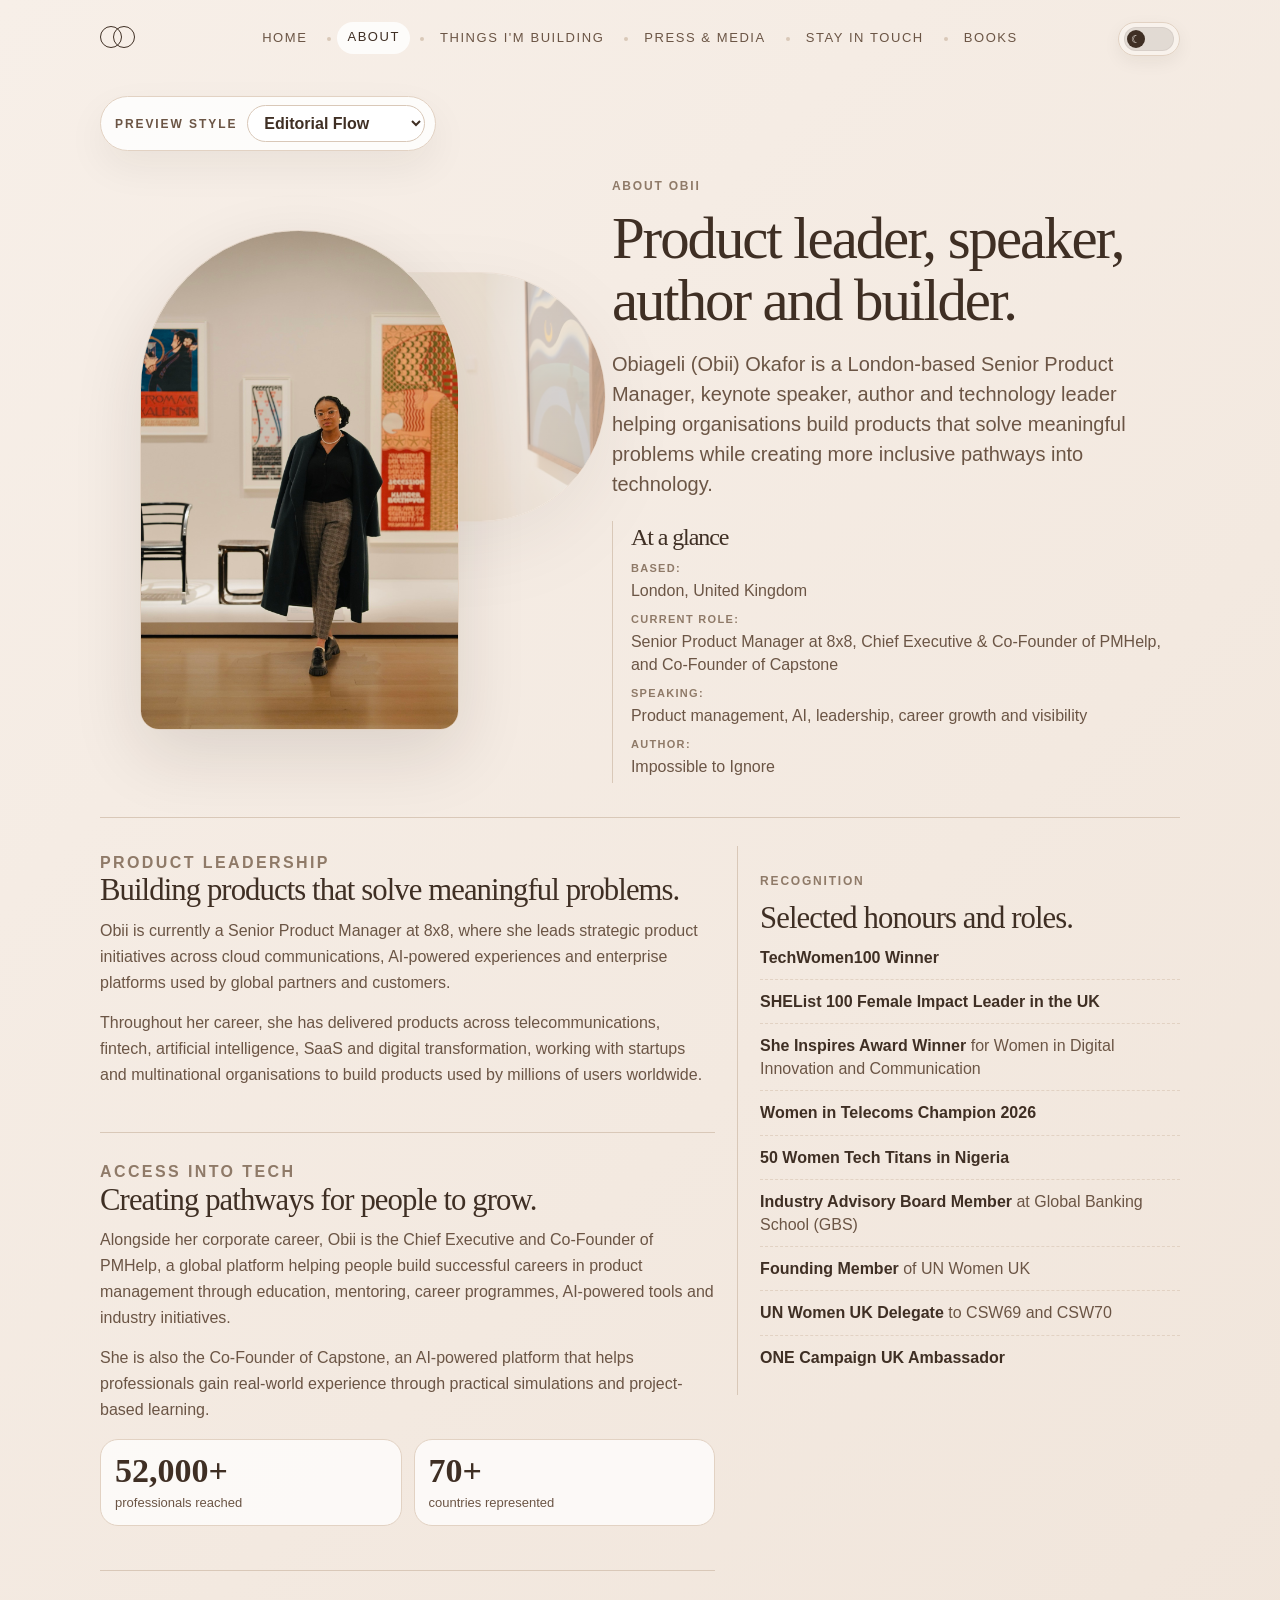
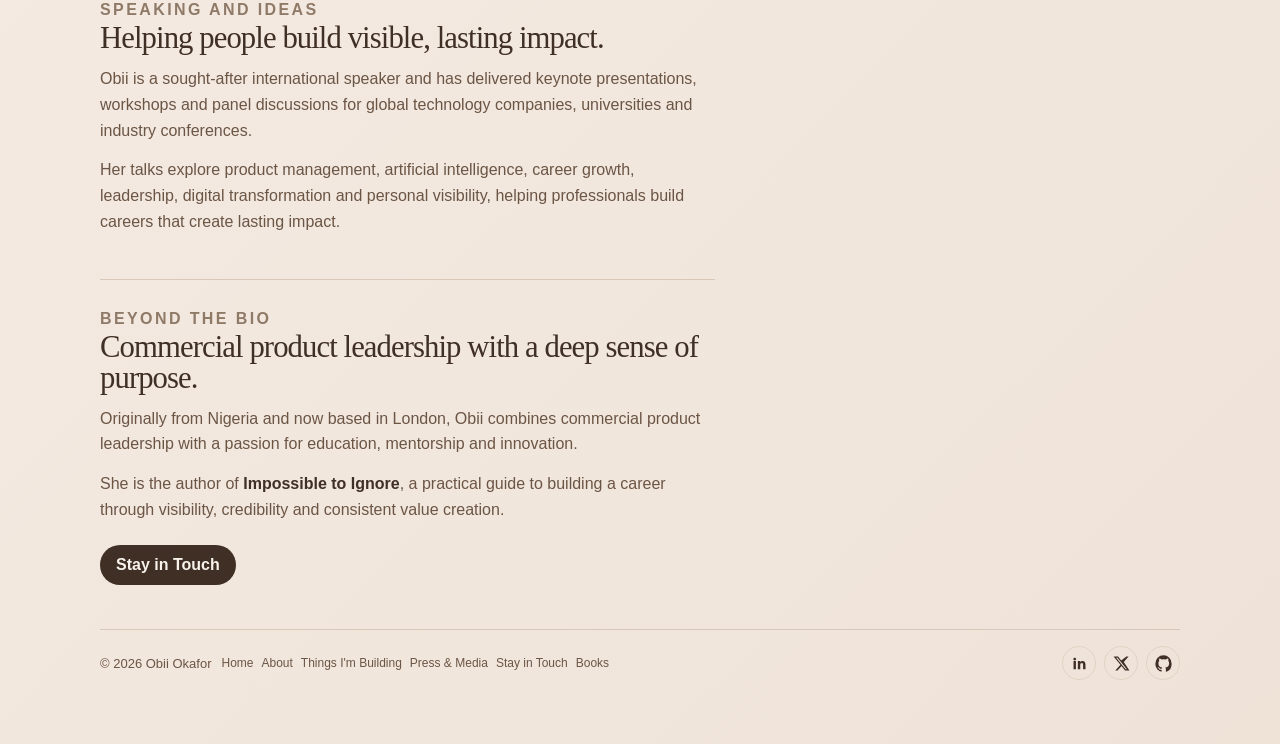
==== about.html @ 337cfdae "Update personal site pages and book waitlist" ====
<!doctype html>
<html lang="en">
  <head>
    <meta charset="UTF-8" />
    <meta name="viewport" content="width=device-width, initial-scale=1.0" />
    <title>About | Obii Okafor</title>
    <link rel="stylesheet" href="./site-ui.css" />
    <style>
      * { box-sizing: border-box; }
      body {
        margin: 0;
        font-family: "Avenir Next", "Segoe UI", sans-serif;
        color: var(--text);
        background: var(--page-bg-alt);
      }
      img { max-width: 100%; display: block; }
      .about-main {
        max-width: 1120px;
        margin: 0 auto;
        padding: 26px 20px 56px;
      }
      .preview-control {
        width: fit-content;
        display: flex;
        align-items: center;
        gap: 10px;
        margin: 0 0 26px;
        border: 1px solid var(--border);
        border-radius: 999px;
        background: var(--surface);
        padding: 8px 10px 8px 14px;
        color: var(--muted);
        box-shadow: 0 16px 40px rgba(38, 26, 18, 0.06);
      }
      .preview-control label {
        font-size: 12px;
        font-weight: 700;
        letter-spacing: 0.16em;
        text-transform: uppercase;
      }
      .preview-control select {
        min-width: 178px;
        border: 1px solid var(--border-strong);
        border-radius: 999px;
        background: var(--surface-strong);
        color: var(--text);
        font: inherit;
        font-weight: 600;
        padding: 8px 12px;
      }
      .eyebrow {
        margin: 0 0 12px;
        color: var(--muted-soft);
        font-size: 12px;
        font-weight: 650;
        letter-spacing: 0.15em;
        text-transform: uppercase;
      }
      h1,
      h2 {
        font-family: Georgia, serif;
        letter-spacing: -0.045em;
      }
      h1 {
        margin: 0;
        font-size: clamp(46px, 6vw, 82px);
        line-height: 0.96;
      }
      h2 {
        margin: 0 0 12px;
        font-size: clamp(28px, 3vw, 40px);
        font-weight: 500;
        line-height: 1;
      }
      p {
        color: var(--muted);
        line-height: 1.62;
      }
      .about-hero {
        position: relative;
        display: grid;
        gap: 28px;
        margin-bottom: 28px;
      }
      .about-hero-copy {
        position: relative;
        z-index: 2;
      }
      .hero-copy {
        margin: 18px 0 0;
        max-width: 760px;
        font-size: clamp(18px, 2vw, 22px);
        line-height: 1.5;
      }
      .about-media {
        position: relative;
        min-height: 420px;
      }
      .photo-card {
        overflow: hidden;
        border: 1px solid var(--border);
        background: var(--surface);
        box-shadow: 0 24px 70px rgba(38, 26, 18, 0.12);
        user-select: none;
        -webkit-user-drag: none;
      }
      .photo-card img {
        width: 100%;
        height: 100%;
        object-fit: cover;
        user-select: none;
        -webkit-user-drag: none;
      }
      .photo-wide {
        height: 360px;
      }
      .photo-portrait {
        height: 520px;
      }
      .photo-square {
        height: 330px;
      }
      .snapshot {
        border: 1px solid var(--border);
        border-radius: 22px;
        background: var(--surface);
        padding: 18px;
      }
      .snapshot h2 {
        font-size: 28px;
      }
      .snapshot-list,
      .recognition-list {
        display: grid;
        gap: 10px;
        margin: 0;
        padding: 0;
        list-style: none;
      }
      .snapshot-list li,
      .recognition-list li {
        color: var(--muted);
        line-height: 1.45;
      }
      strong { color: var(--text); }
      .section-card strong,
      .recognition-list strong {
        font-weight: 550;
      }
      .snapshot-list strong {
        display: block;
        margin-bottom: 2px;
        color: var(--muted-soft);
        font-size: 11px;
        font-weight: 650;
        letter-spacing: 0.12em;
        text-transform: uppercase;
      }
      .about-grid {
        display: grid;
        grid-template-columns: minmax(0, 1fr) minmax(280px, 0.72fr);
        gap: 22px;
        align-items: start;
      }
      .story {
        display: grid;
        gap: 18px;
      }
      .section-card,
      .recognition {
        border: 1px solid var(--border);
        border-radius: 22px;
        background: var(--surface-strong);
        padding: 22px;
      }
      .section-card p {
        margin: 0;
        font-size: 16px;
      }
      .section-card p + p {
        margin-top: 14px;
      }
      .stats {
        display: grid;
        grid-template-columns: repeat(2, minmax(0, 1fr));
        gap: 12px;
        margin-top: 16px;
      }
      .stat {
        border: 1px solid var(--border);
        border-radius: 18px;
        background: var(--chip-bg);
        padding: 14px;
      }
      .stat strong {
        display: block;
        font-family: Georgia, serif;
        font-size: 34px;
        line-height: 1;
      }
      .stat span {
        display: block;
        margin-top: 6px;
        color: var(--muted);
        font-size: 13px;
        line-height: 1.35;
      }
      .recognition {
        position: sticky;
        top: 18px;
      }
      .recognition-list li {
        border-bottom: 1px solid var(--border);
        padding-bottom: 10px;
      }
      .recognition-list li:last-child {
        border-bottom: 0;
        padding-bottom: 0;
      }
      .cta-row {
        margin-top: 22px;
        display: flex;
        flex-wrap: wrap;
        gap: 10px;
      }
      .btn {
        display: inline-flex;
        align-items: center;
        justify-content: center;
        border-radius: 999px;
        padding: 11px 16px;
        text-decoration: none;
        font-weight: 700;
      }
      .btn.primary {
        background: var(--button-bg);
        color: var(--button-text);
      }
      .btn.secondary {
        border: 1px solid var(--button-bg);
        color: var(--text);
      }

      body[data-about-variant="editorial"] .about-hero {
        grid-template-columns: minmax(0, 0.9fr) minmax(0, 1.1fr);
        align-items: center;
        padding-bottom: 34px;
        border-bottom: 1px solid var(--border-strong);
      }
      body[data-about-variant="editorial"] .about-media {
        order: -1;
      }
      body[data-about-variant="editorial"] .photo-wide {
        position: absolute;
        inset: 38px 0 auto 96px;
        width: min(78%, 520px);
        height: 270px;
        border-radius: 999px;
        opacity: 0.54;
      }
      body[data-about-variant="editorial"] .photo-portrait {
        position: relative;
        width: min(66%, 360px);
        height: 520px;
        border-radius: 240px 240px 28px 28px;
        z-index: 2;
      }
      body[data-about-variant="editorial"] .photo-square {
        position: absolute;
        right: 18px;
        bottom: 20px;
        width: 180px;
        height: 180px;
        border-radius: 34px;
        z-index: 3;
      }
      body[data-about-variant="editorial"] .snapshot {
        margin-top: 22px;
      }

      body[data-about-variant="gallery"] .about-hero {
        grid-template-columns: minmax(0, 1fr);
      }
      body[data-about-variant="gallery"] .about-hero-copy {
        max-width: 920px;
        padding: 42px 0 4px;
      }
      body[data-about-variant="gallery"] .about-media {
        min-height: 520px;
        display: grid;
        grid-template-columns: minmax(0, 1.2fr) minmax(240px, 0.68fr);
        gap: 18px;
        align-items: stretch;
      }
      body[data-about-variant="gallery"] .photo-wide {
        height: 520px;
        border-radius: 28px;
      }
      body[data-about-variant="gallery"] .photo-portrait {
        height: 520px;
        border-radius: 28px;
      }
      body[data-about-variant="gallery"] .photo-square {
        display: none;
      }
      body[data-about-variant="gallery"] .snapshot {
        margin: -52px 26px 34px auto;
        max-width: 620px;
        position: relative;
        z-index: 3;
      }

      body[data-about-variant="portrait"] .about-hero {
        grid-template-columns: minmax(0, 1.05fr) minmax(280px, 0.78fr);
        align-items: stretch;
        padding: 28px;
        border: 1px solid var(--border);
        border-radius: 30px;
        background: var(--surface);
      }
      body[data-about-variant="portrait"] .about-hero-copy {
        align-self: center;
      }
      body[data-about-variant="portrait"] .about-media {
        min-height: 540px;
      }
      body[data-about-variant="portrait"] .photo-square {
        display: none;
      }
      body[data-about-variant="portrait"] .photo-portrait {
        height: 540px;
        border-radius: 260px 260px 36px 36px;
      }
      body[data-about-variant="portrait"] .photo-wide {
        position: absolute;
        right: -14px;
        bottom: -22px;
        width: 72%;
        height: 190px;
        border-radius: 28px;
        z-index: 2;
      }
      body[data-about-variant="portrait"] .snapshot {
        margin-top: 22px;
        background: var(--chip-bg);
      }

      /* Softer editorial system: same hero, different ways to present the bio. */
      h1 {
        max-width: 760px;
        font-size: clamp(38px, 4.6vw, 62px);
        font-weight: 500;
        line-height: 1.04;
        letter-spacing: -0.035em;
      }
      .hero-copy {
        max-width: 690px;
        font-size: clamp(17px, 1.7vw, 20px);
      }
      body[data-about-variant] .about-hero {
        grid-template-columns: minmax(0, 0.92fr) minmax(0, 1.08fr);
        align-items: center;
        padding: 0 0 34px;
        border: 0;
        border-bottom: 1px solid var(--border-strong);
        border-radius: 0;
        background: transparent;
      }
      body[data-about-variant] .about-hero-copy {
        max-width: none;
        padding: 0;
        align-self: center;
      }
      body[data-about-variant] .about-media {
        display: block;
        order: -1;
        min-height: 430px;
      }
      body[data-about-variant] .photo-wide {
        position: absolute;
        inset: 42px 0 auto 98px;
        width: min(76%, 500px);
        height: 250px;
        border-radius: 999px;
        opacity: 0.48;
        pointer-events: none;
      }
      body[data-about-variant] .photo-portrait {
        position: relative;
        width: min(66%, 350px);
        height: 500px;
        border-radius: 220px 220px 26px 26px;
        z-index: 2;
      }
      body[data-about-variant] .photo-square {
        display: none;
      }
      .snapshot {
        margin-top: 22px;
        border: 0;
        border-left: 1px solid var(--border-strong);
        border-radius: 0;
        background: transparent;
        box-shadow: none;
        padding: 4px 0 4px 18px;
      }
      .snapshot h2 {
        font-size: 24px;
      }
      .about-grid {
        margin-top: 24px;
      }
      body[data-about-variant="editorial"] .section-card,
      body[data-about-variant="editorial"] .recognition {
        border: 0;
        border-radius: 0;
        background: transparent;
        padding: 26px 0;
        box-shadow: none;
      }
      body[data-about-variant="editorial"] .section-card {
        border-top: 1px solid var(--border-strong);
      }
      body[data-about-variant="editorial"] .section-card:first-child {
        border-top: 0;
        padding-top: 4px;
      }
      body[data-about-variant="editorial"] .recognition {
        border-left: 1px solid var(--border-strong);
        padding-left: 22px;
      }
      body[data-about-variant="editorial"] .recognition-list li {
        border-bottom-style: dashed;
      }
      body[data-about-variant="editorial"] .section-card h2,
      body[data-about-variant="editorial"] .recognition h2 {
        max-width: 680px;
        font-size: clamp(24px, 2.4vw, 34px);
        font-weight: 500;
        letter-spacing: -0.03em;
      }
      body[data-about-variant="gallery"] .about-grid {
        grid-template-columns: 1fr;
        gap: 26px;
      }
      body[data-about-variant="gallery"] .story {
        position: relative;
        gap: 0;
        padding-left: 34px;
      }
      body[data-about-variant="gallery"] .story::before {
        content: "";
        position: absolute;
        left: 8px;
        top: 8px;
        bottom: 10px;
        width: 1px;
        background: var(--border-strong);
      }
      body[data-about-variant="gallery"] .section-card {
        position: relative;
        border: 0;
        border-radius: 0;
        background: transparent;
        padding: 0 0 34px;
      }
      body[data-about-variant="gallery"] .section-card::before {
        content: "";
        position: absolute;
        left: -31px;
        top: 8px;
        width: 15px;
        height: 15px;
        border: 1px solid var(--border-strong);
        border-radius: 999px;
        background: var(--page-bg);
        box-shadow: 0 0 0 6px var(--page-bg);
      }
      body[data-about-variant="gallery"] .recognition {
        position: static;
        border-radius: 24px;
        background: var(--surface);
      }
      body[data-about-variant="gallery"] .recognition-list {
        grid-template-columns: repeat(3, minmax(0, 1fr));
        gap: 10px;
      }
      body[data-about-variant="gallery"] .recognition-list li {
        border: 1px solid var(--border);
        border-radius: 999px;
        padding: 9px 12px;
        background: var(--chip-bg);
        font-size: 13px;
      }
      body[data-about-variant="portrait"] .about-grid {
        grid-template-columns: 1fr;
      }
      body[data-about-variant="portrait"] .story {
        counter-reset: aboutSection;
        gap: 0;
      }
      body[data-about-variant="portrait"] .section-card {
        counter-increment: aboutSection;
        display: grid;
        grid-template-columns: 92px minmax(0, 1fr);
        gap: 22px;
        border: 0;
        border-top: 1px solid var(--border-strong);
        border-radius: 0;
        background: transparent;
        padding: 28px 0;
      }
      body[data-about-variant="portrait"] .section-card::before {
        content: "0" counter(aboutSection);
        grid-column: 1;
        grid-row: 1 / span 4;
        font-family: Georgia, serif;
        font-size: 42px;
        line-height: 0.9;
        color: var(--muted-soft);
      }
      body[data-about-variant="portrait"] .section-card > * {
        grid-column: 2;
      }
      body[data-about-variant="portrait"] .recognition {
        position: static;
        border: 0;
        border-top: 1px solid var(--border-strong);
        border-radius: 0;
        background: transparent;
        padding: 28px 0 0;
      }
      body[data-about-variant="portrait"] .recognition-list {
        grid-template-columns: repeat(2, minmax(0, 1fr));
        gap: 0 22px;
      }

      @media (max-width: 920px) {
        body[data-about-variant] .about-hero,
        .about-grid,
        body[data-about-variant="gallery"] .about-media {
          grid-template-columns: 1fr;
        }
        .recognition { position: static; }
        body[data-about-variant] .about-media {
          order: 0;
        }
        body[data-about-variant="editorial"] .about-media {
          order: 0;
          min-height: 440px;
        }
        body[data-about-variant="editorial"] .photo-wide {
          left: 80px;
          width: calc(100% - 80px);
        }
        body[data-about-variant="gallery"] .snapshot {
          margin: 0 0 30px;
          max-width: none;
        }
        body[data-about-variant="portrait"] .about-hero {
          padding: 20px;
        }
      }
      @media (max-width: 620px) {
        .about-main { padding-top: 18px; }
        .preview-control {
          width: 100%;
          justify-content: space-between;
          border-radius: 18px;
        }
        .preview-control select { min-width: 0; width: 56%; }
        .stats { grid-template-columns: 1fr; }
        .photo-wide,
        .photo-portrait,
        .photo-square { border-radius: 22px !important; }
        body[data-about-variant] .about-media {
          min-height: auto;
          display: grid;
          gap: 12px;
        }
        body[data-about-variant="editorial"] .photo-wide,
        body[data-about-variant="editorial"] .photo-portrait,
        body[data-about-variant="editorial"] .photo-square,
        body[data-about-variant="portrait"] .photo-wide,
        body[data-about-variant="portrait"] .photo-portrait {
          position: relative;
          inset: auto;
          width: 100%;
          height: auto;
        }
        body[data-about-variant="editorial"] .photo-square,
        body[data-about-variant="portrait"] .photo-wide {
          display: none;
        }
        body[data-about-variant="gallery"] .photo-wide,
        body[data-about-variant="gallery"] .photo-portrait {
          height: auto;
        }
      }
    </style>
  </head>
  <body data-page="about" data-about-variant="editorial">
    <div class="site-shell">
      <header class="site-header">
        <a class="brand" href="./index.html" aria-label="Obii Okafor home">
          <span class="brand-mark" aria-hidden="true"><span></span><span></span></span>
        </a>
        <nav class="top-nav" aria-label="Site navigation">
          <ul>
            <li><a data-page-link="home" href="./index.html">Home</a></li>
            <li><a data-page-link="about" href="./about.html">About</a></li>
            <li><a data-page-link="projects" href="./projects.html">Things I'm Building</a></li>
            <li><a data-page-link="press" href="./press-media.html">Press &amp; Media</a></li>
            <li><a data-page-link="contact" href="./contact.html">Stay in Touch</a></li>
            <li><a data-page-link="book" href="./book.html">Books</a></li>
          </ul>
        </nav>
        <div class="theme-switch" aria-label="Theme switcher">
          <button class="theme-toggle" type="button" aria-label="Switch to dark mode" title="Switch to dark mode"><span aria-hidden="true">☼</span></button>
        </div>
      </header>
    </div>

    <main class="about-main">
      <div class="preview-control">
        <label for="about-variant">Preview style</label>
        <select id="about-variant" aria-label="Choose About page preview style">
          <option value="editorial">Editorial Flow</option>
          <option value="gallery">Timeline Thread</option>
          <option value="portrait">Magazine Index</option>
        </select>
      </div>

      <section class="about-hero">
        <div class="about-hero-copy">
          <p class="eyebrow">About Obii</p>
          <h1>Product leader, speaker, author and builder.</h1>
          <p class="hero-copy">
            Obiageli (Obii) Okafor is a London-based Senior Product Manager,
            keynote speaker, author and technology leader helping organisations
            build products that solve meaningful problems while creating more
            inclusive pathways into technology.
          </p>
          <aside class="snapshot" aria-label="Professional snapshot">
            <h2>At a glance</h2>
            <ul class="snapshot-list">
              <li><strong>Based:</strong> London, United Kingdom</li>
              <li><strong>Current role:</strong> Senior Product Manager at 8x8, Chief Executive &amp; Co-Founder of PMHelp, and Co-Founder of Capstone</li>
              <li><strong>Speaking:</strong> Product management, AI, leadership, career growth and visibility</li>
              <li><strong>Author:</strong> Impossible to Ignore</li>
            </ul>
          </aside>
        </div>

        <div class="about-media" aria-label="Portraits of Obii in a gallery setting">
          <figure class="photo-card photo-wide">
            <img draggable="false" src="./assets/about-gallery-wide.jpg" alt="Obii looking at artwork in a gallery" />
          </figure>
          <figure class="photo-card photo-portrait">
            <img draggable="false" src="./assets/about-gallery-portrait.jpg" alt="Obii standing in a gallery" />
          </figure>
          <figure class="photo-card photo-square">
            <img draggable="false" src="./assets/about-profile-square.jpg" alt="Profile portrait of Obii" />
          </figure>
        </div>
      </section>

      <section class="about-grid">
        <div class="story">
          <section class="section-card">
            <p class="eyebrow">Product Leadership</p>
            <h2>Building products that solve meaningful problems.</h2>
            <p>
              Obii is currently a Senior Product Manager at 8x8, where she leads
              strategic product initiatives across cloud communications,
              AI-powered experiences and enterprise platforms used by global
              partners and customers.
            </p>
            <p>
              Throughout her career, she has delivered products across
              telecommunications, fintech, artificial intelligence, SaaS and
              digital transformation, working with startups and multinational
              organisations to build products used by millions of users worldwide.
            </p>
          </section>

          <section class="section-card">
            <p class="eyebrow">Access Into Tech</p>
            <h2>Creating pathways for people to grow.</h2>
            <p>
              Alongside her corporate career, Obii is the Chief Executive and
              Co-Founder of PMHelp, a global platform helping people build
              successful careers in product management through education,
              mentoring, career programmes, AI-powered tools and industry
              initiatives.
            </p>
            <p>
              She is also the Co-Founder of Capstone, an AI-powered platform
              that helps professionals gain real-world experience through
              practical simulations and project-based learning.
            </p>
            <div class="stats" aria-label="Community impact">
              <div class="stat"><strong>52,000+</strong><span>professionals reached</span></div>
              <div class="stat"><strong>70+</strong><span>countries represented</span></div>
            </div>
          </section>

          <section class="section-card">
            <p class="eyebrow">Speaking And Ideas</p>
            <h2>Helping people build visible, lasting impact.</h2>
            <p>
              Obii is a sought-after international speaker and has delivered
              keynote presentations, workshops and panel discussions for global
              technology companies, universities and industry conferences.
            </p>
            <p>
              Her talks explore product management, artificial intelligence,
              career growth, leadership, digital transformation and personal
              visibility, helping professionals build careers that create
              lasting impact.
            </p>
          </section>

          <section class="section-card">
            <p class="eyebrow">Beyond The Bio</p>
            <h2>Commercial product leadership with a deep sense of purpose.</h2>
            <p>
              Originally from Nigeria and now based in London, Obii combines
              commercial product leadership with a passion for education,
              mentorship and innovation.
            </p>
            <p>
              She is the author of <strong>Impossible to Ignore</strong>, a
              practical guide to building a career through visibility,
              credibility and consistent value creation.
            </p>
            <div class="cta-row">
              <a class="btn primary" href="./contact.html">Stay in Touch</a>
            </div>
          </section>
        </div>

        <aside class="recognition">
          <p class="eyebrow">Recognition</p>
          <h2>Selected honours and roles.</h2>
          <ul class="recognition-list">
            <li><strong>TechWomen100 Winner</strong></li>
            <li><strong>SHEList 100 Female Impact Leader in the UK</strong></li>
            <li><strong>She Inspires Award Winner</strong> for Women in Digital Innovation and Communication</li>
            <li><strong>Women in Telecoms Champion 2026</strong></li>
            <li><strong>50 Women Tech Titans in Nigeria</strong></li>
            <li><strong>Industry Advisory Board Member</strong> at Global Banking School (GBS)</li>
            <li><strong>Founding Member</strong> of UN Women UK</li>
            <li><strong>UN Women UK Delegate</strong> to CSW69 and CSW70</li>
            <li><strong>ONE Campaign UK Ambassador</strong></li>
          </ul>
        </aside>
      </section>

      <footer class="site-footer">
        <div class="footer-left">
          <p>© 2026 Obii Okafor</p>
          <div class="footer-nav">
            <a href="./index.html">Home</a>
            <a href="./about.html">About</a>
            <a href="./projects.html">Things I'm Building</a>
            <a href="./press-media.html">Press &amp; Media</a>
            <a href="./contact.html">Stay in Touch</a>
            <a href="./book.html">Books</a>
          </div>
        </div>
        <div class="social" aria-label="Social links">
          <a href="https://www.linkedin.com/in/obiageli-okafor" target="_blank" rel="noreferrer" aria-label="LinkedIn">
            <svg viewBox="0 0 24 24" fill="currentColor" aria-hidden="true"><path d="M6.94 8.5H3.56V20h3.38V8.5Zm-1.69-4.7a1.96 1.96 0 1 0 0 3.92 1.96 1.96 0 0 0 0-3.92ZM20.44 13.4c0-3.33-1.78-4.88-4.15-4.88-1.91 0-2.76 1.05-3.24 1.79V8.5H9.67V20h3.38v-5.7c0-1.5.28-2.95 2.15-2.95 1.84 0 1.86 1.72 1.86 3.05V20h3.38v-6.6Z"/></svg>
          </a>
          <a href="https://x.com/obiiokafor1?s=21&t=R1z7tlqv8gVdBXQX9fZ9Ow" target="_blank" rel="noreferrer" aria-label="X">
            <svg viewBox="0 0 24 24" fill="currentColor" aria-hidden="true"><path d="M18.9 2H22l-6.77 7.73L23.2 22h-6.26l-4.9-6.52L6.36 22H3.25l7.25-8.3L.8 2h6.36l4.43 5.9L18.9 2Zm-1.1 18h1.73L6.27 3.9H4.42L17.8 20Z"/></svg>
          </a>
          <a href="https://github.com/ObiiOkafor?tab=overview&from=2026-05-01&to=2026-05-31" target="_blank" rel="noreferrer" aria-label="GitHub">
            <svg viewBox="0 0 24 24" fill="currentColor" aria-hidden="true"><path d="M12 .5A11.5 11.5 0 0 0 .5 12.2c0 5.2 3.37 9.62 8.04 11.18.59.11.8-.26.8-.58v-2.05c-3.27.73-3.96-1.42-3.96-1.42-.54-1.4-1.32-1.77-1.32-1.77-1.08-.75.08-.74.08-.74 1.2.09 1.83 1.25 1.83 1.25 1.06 1.87 2.79 1.33 3.47 1.02.11-.79.42-1.33.76-1.64-2.61-.31-5.35-1.34-5.35-5.94 0-1.31.46-2.38 1.21-3.22-.12-.31-.52-1.57.12-3.27 0 0 .99-.32 3.24 1.23a11.03 11.03 0 0 1 5.9 0c2.25-1.55 3.24-1.23 3.24-1.23.64 1.7.24 2.96.12 3.27.75.84 1.21 1.91 1.21 3.22 0 4.61-2.75 5.63-5.37 5.94.43.37.81 1.1.81 2.23v3.3c0 .32.21.7.81.58A11.7 11.7 0 0 0 23.5 12.2 11.5 11.5 0 0 0 12 .5Z"/></svg>
          </a>
        </div>
      </footer>
    </main>

    <script src="./site-theme.js"></script>
    <script>
      const variantSelect = document.querySelector("#about-variant");
      variantSelect?.addEventListener("change", (event) => {
        document.body.dataset.aboutVariant = event.target.value;
      });
    </script>
  </body>
</html>
---- site-ui.css ----
:root {
  --page-bg: #efe8df;
  --page-bg-alt: linear-gradient(135deg, #f7efe8, #efe3d8);
  --surface: rgba(255, 255, 255, 0.82);
  --surface-soft: #fff8ee;
  --surface-strong: rgba(255, 255, 255, 0.92);
  --border: #e2d2c3;
  --border-strong: #d9c8b8;
  --text: #3f2f24;
  --muted: #6b5545;
  --muted-soft: #8f7a68;
  --button-bg: #3f2f24;
  --button-bg-hover: #4b382b;
  --button-text: #f8f2ec;
  --icon-bg-hover: rgba(255, 255, 255, 0.45);
  --chip-bg: rgba(255, 255, 255, 0.75);
  --success-bg: #f3faf6;
  --success-border: #cde7d5;
  --success-text: #27553b;
}

body[data-theme="dark"] {
  --page-bg: #2d1d16;
  --page-bg-alt: linear-gradient(135deg, #3a261b, #241711);
  --surface: rgba(56, 37, 28, 0.86);
  --surface-soft: #3a261d;
  --surface-strong: rgba(64, 43, 33, 0.94);
  --border: #674a39;
  --border-strong: #76543f;
  --text: #f4e9df;
  --muted: #c3ad99;
  --muted-soft: #b69985;
  --button-bg: #f1e4d7;
  --button-bg-hover: #e4d0bf;
  --button-text: #241d19;
  --icon-bg-hover: rgba(255, 255, 255, 0.08);
  --chip-bg: rgba(255, 255, 255, 0.06);
  --success-bg: rgba(46, 139, 87, 0.12);
  --success-border: rgba(95, 175, 120, 0.4);
  --success-text: #bfe0c7;
}

body {
  background: var(--page-bg-alt);
  color: var(--text);
}

.site-shell {
  max-width: 1120px;
  margin: 0 auto;
  padding: 22px 20px 0;
}

.site-header {
  display: grid;
  grid-template-columns: 1fr auto 1fr;
  align-items: center;
  gap: 16px;
  padding-bottom: 14px;
}

.site-header .brand {
  text-decoration: none;
  color: var(--text);
  font-family: Georgia, serif;
  display: inline-flex;
  align-items: center;
  width: fit-content;
  justify-self: start;
}

.site-header .brand-mark {
  position: relative;
  width: 36px;
  height: 26px;
  display: inline-block;
}

.site-header .brand-mark span {
  position: absolute;
  top: 0;
  width: 22px;
  height: 22px;
  border: 1.7px solid currentColor;
  border-radius: 999px;
}

.site-header .brand-mark span:first-child {
  left: 0;
}

.site-header .brand-mark span:last-child {
  left: 13px;
}

.top-nav {
  justify-self: center;
}

.top-nav ul {
  list-style: none;
  margin: 0;
  padding: 0;
  display: inline-flex;
  flex-wrap: wrap;
  align-items: center;
  justify-content: center;
  gap: 8px 20px;
}

.top-nav li {
  position: relative;
}

.top-nav li + li::before {
  content: "";
  position: absolute;
  left: -10px;
  top: 50%;
  width: 4px;
  height: 4px;
  margin-top: -2px;
  border-radius: 999px;
  background: var(--border-strong);
}

.top-nav a {
  text-decoration: none;
  color: var(--muted);
  padding: 7px 10px 10px;
  font-size: 13px;
  letter-spacing: 0.12em;
  text-transform: uppercase;
  display: inline-flex;
  align-items: center;
  border-radius: 999px;
  transition: color 160ms ease, background 160ms ease, transform 160ms ease;
}

.top-nav a:hover,
.top-nav a:focus-visible,
.top-nav a.is-active {
  color: var(--text);
  background: var(--surface);
  transform: translateY(-1px);
}

.theme-switch {
  justify-self: end;
}

.theme-toggle {
  width: 62px;
  height: 34px;
  padding: 0;
  border: 1px solid var(--border);
  border-radius: 999px;
  background: rgba(255, 255, 255, 0.32);
  color: var(--text);
  display: inline-flex;
  align-items: center;
  justify-content: center;
  cursor: pointer;
  font: inherit;
  box-shadow: 0 6px 18px rgba(38, 26, 18, 0.06);
  transition: background 160ms ease, border-color 160ms ease, transform 160ms ease, color 160ms ease;
}

.theme-track {
  position: relative;
  width: 50px;
  height: 24px;
  border-radius: 999px;
  background: rgba(63, 47, 36, 0.12);
  box-shadow: inset 0 0 0 1px rgba(63, 47, 36, 0.06);
}

.theme-knob {
  position: absolute;
  top: 3px;
  left: 3px;
  width: 18px;
  height: 18px;
  border-radius: 999px;
  background: var(--button-bg);
  color: var(--button-text);
  display: inline-flex;
  align-items: center;
  justify-content: center;
  transform: translateX(0);
  transition: transform 180ms ease, background 180ms ease, color 180ms ease;
}

.theme-icon {
  font-size: 11px;
  line-height: 1;
}

.theme-toggle:hover,
.theme-toggle:focus-visible {
  border-color: var(--border-strong);
  transform: translateY(-1px);
}

.theme-toggle.is-active {
  border-color: var(--border-strong);
  background: rgba(255, 255, 255, 0.08);
}

.theme-toggle.is-active .theme-track {
  background: rgba(244, 233, 223, 0.14);
}

.theme-toggle.is-active .theme-knob {
  transform: translateX(26px);
}

.site-footer {
  margin-top: 18px;
  padding: 16px 0 8px;
  border-top: 1px solid var(--border-strong);
  display: flex;
  justify-content: space-between;
  align-items: center;
  gap: 10px;
  flex-wrap: wrap;
}

.site-footer p {
  margin: 0;
  color: var(--muted);
  font-size: 13px;
}

.site-footer .footer-left {
  display: flex;
  align-items: center;
  gap: 10px;
  flex-wrap: wrap;
}

.site-footer .footer-nav {
  display: flex;
  gap: 8px;
  flex-wrap: wrap;
}

.site-footer .footer-nav a {
  text-decoration: none;
  padding: 0;
  font-size: 12px;
  color: var(--muted);
}

.site-footer .footer-nav a:hover {
  text-decoration: underline;
}

.site-footer .social {
  display: inline-flex;
  gap: 8px;
  align-items: center;
}

.site-footer .social a {
  width: 34px;
  height: 34px;
  border: 1px solid var(--border);
  border-radius: 999px;
  display: inline-flex;
  align-items: center;
  justify-content: center;
  background: transparent;
  color: var(--text);
  text-decoration: none;
}

.site-footer .social a:hover {
  background: var(--icon-bg-hover);
}

.site-footer .social svg {
  width: 17px;
  height: 17px;
  display: block;
}

@media (max-width: 980px) {
  .site-shell {
    padding-top: 16px;
  }

  .site-header {
    grid-template-columns: 1fr;
    justify-items: center;
  }

  .site-header .brand {
    justify-self: start;
  }

  .top-nav ul {
    gap: 8px 14px;
  }

  .top-nav li + li::before {
    display: none;
  }

  .theme-switch {
    justify-self: center;
  }
}
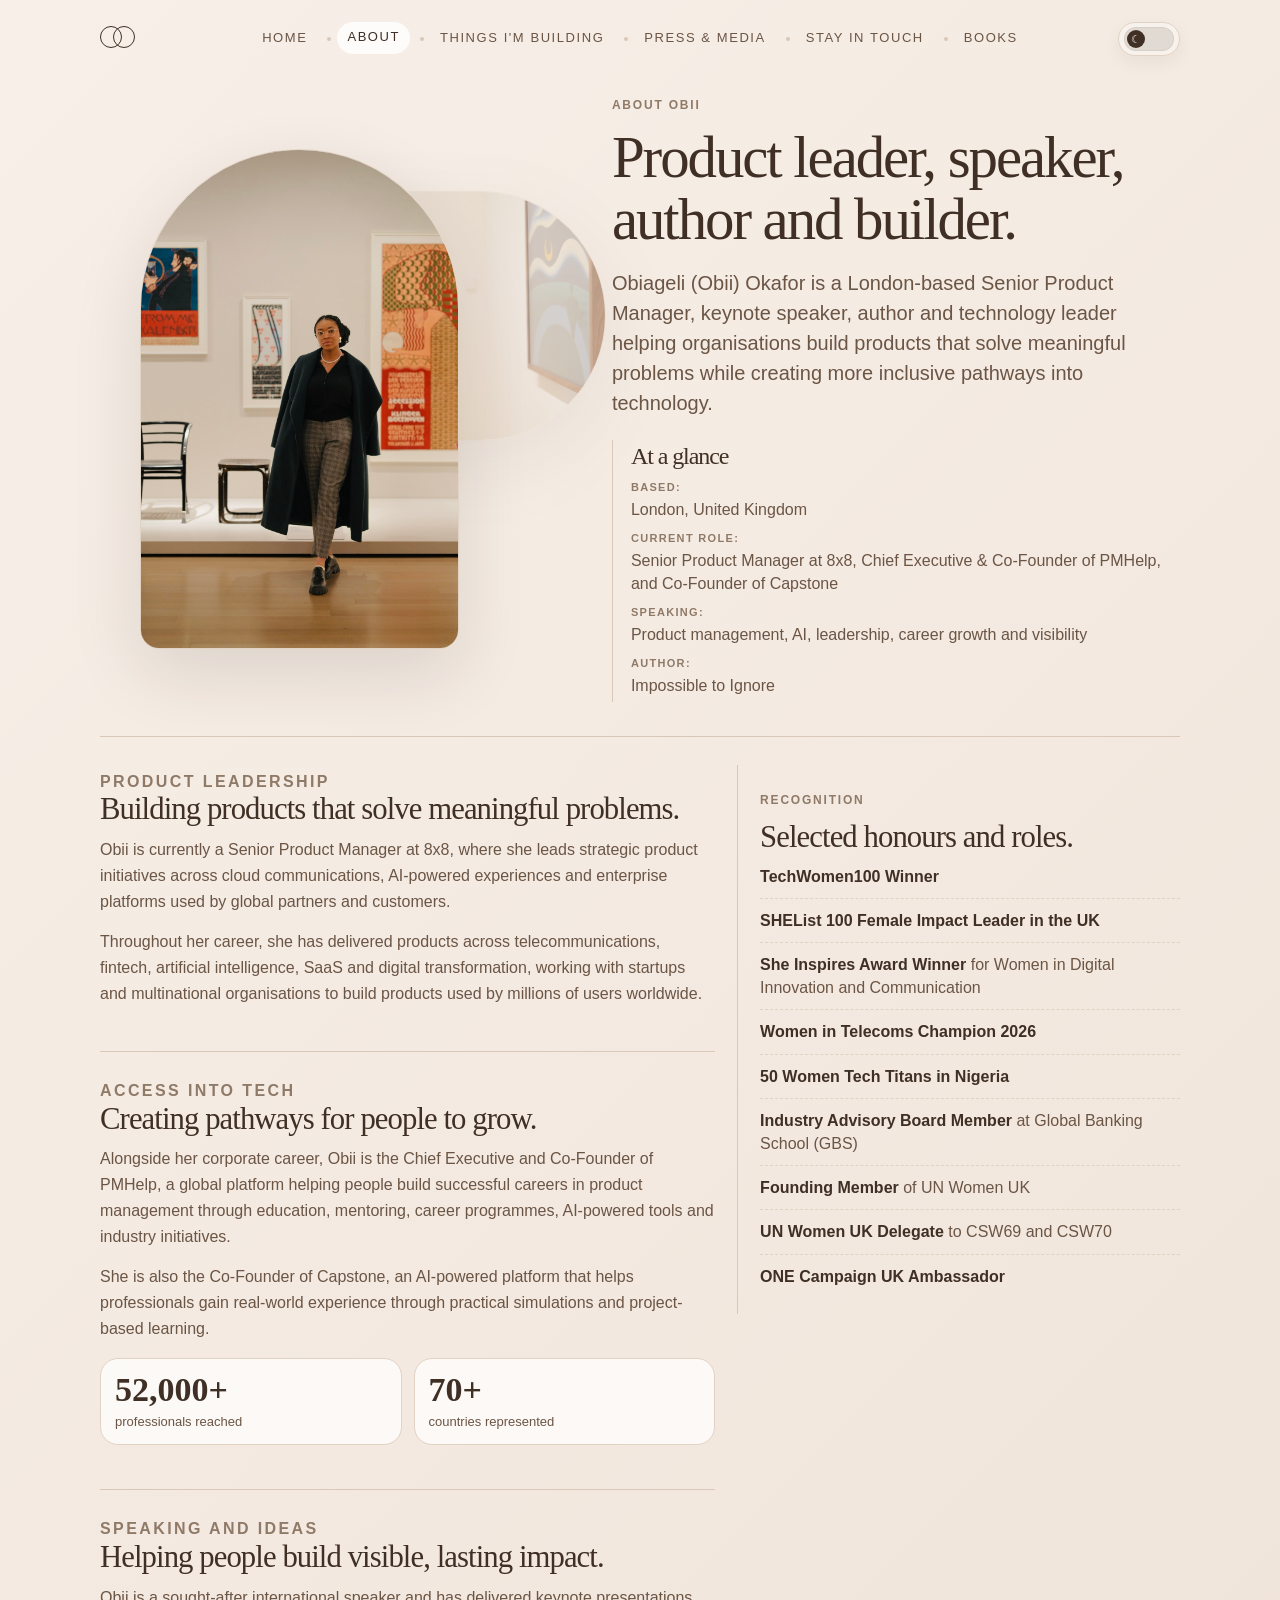
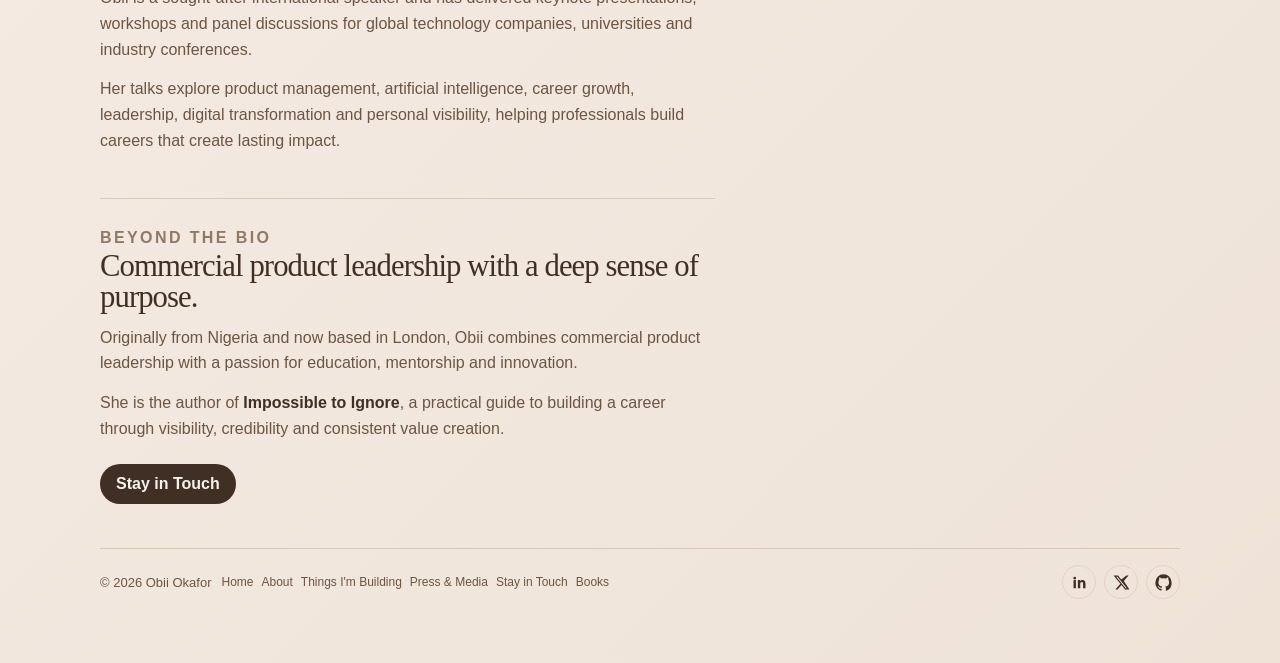
==== commit 3e0b20f7: "Fix production page polish and responsiveness" ====
--- a/about.html
+++ b/about.html
@@ -19,35 +19,6 @@
         margin: 0 auto;
         padding: 26px 20px 56px;
       }
-      .preview-control {
-        width: fit-content;
-        display: flex;
-        align-items: center;
-        gap: 10px;
-        margin: 0 0 26px;
-        border: 1px solid var(--border);
-        border-radius: 999px;
-        background: var(--surface);
-        padding: 8px 10px 8px 14px;
-        color: var(--muted);
-        box-shadow: 0 16px 40px rgba(38, 26, 18, 0.06);
-      }
-      .preview-control label {
-        font-size: 12px;
-        font-weight: 700;
-        letter-spacing: 0.16em;
-        text-transform: uppercase;
-      }
-      .preview-control select {
-        min-width: 178px;
-        border: 1px solid var(--border-strong);
-        border-radius: 999px;
-        background: var(--surface-strong);
-        color: var(--text);
-        font: inherit;
-        font-weight: 600;
-        padding: 8px 12px;
-      }
       .eyebrow {
         margin: 0 0 12px;
         color: var(--muted-soft);
@@ -563,12 +534,6 @@
       }
       @media (max-width: 620px) {
         .about-main { padding-top: 18px; }
-        .preview-control {
-          width: 100%;
-          justify-content: space-between;
-          border-radius: 18px;
-        }
-        .preview-control select { min-width: 0; width: 56%; }
         .stats { grid-template-columns: 1fr; }
         .photo-wide,
         .photo-portrait,
@@ -622,15 +587,6 @@
     </div>
 
     <main class="about-main">
-      <div class="preview-control">
-        <label for="about-variant">Preview style</label>
-        <select id="about-variant" aria-label="Choose About page preview style">
-          <option value="editorial">Editorial Flow</option>
-          <option value="gallery">Timeline Thread</option>
-          <option value="portrait">Magazine Index</option>
-        </select>
-      </div>
-
       <section class="about-hero">
         <div class="about-hero-copy">
           <p class="eyebrow">About Obii</p>
@@ -784,11 +740,5 @@
     </main>
 
     <script src="./site-theme.js"></script>
-    <script>
-      const variantSelect = document.querySelector("#about-variant");
-      variantSelect?.addEventListener("change", (event) => {
-        document.body.dataset.aboutVariant = event.target.value;
-      });
-    </script>
   </body>
 </html>
--- a/site-ui.css
+++ b/site-ui.css
@@ -291,12 +291,20 @@
   }
 
   .site-header {
-    grid-template-columns: 1fr;
-    justify-items: center;
+    grid-template-columns: 1fr auto;
+    justify-items: stretch;
   }
 
   .site-header .brand {
+    grid-column: 1;
+    grid-row: 1;
     justify-self: start;
+  }
+
+  .top-nav {
+    grid-column: 1 / -1;
+    grid-row: 2;
+    justify-self: center;
   }
 
   .top-nav ul {
@@ -308,6 +316,8 @@
   }
 
   .theme-switch {
-    justify-self: center;
-  }
-}
+    grid-column: 2;
+    grid-row: 1;
+    justify-self: end;
+  }
+}
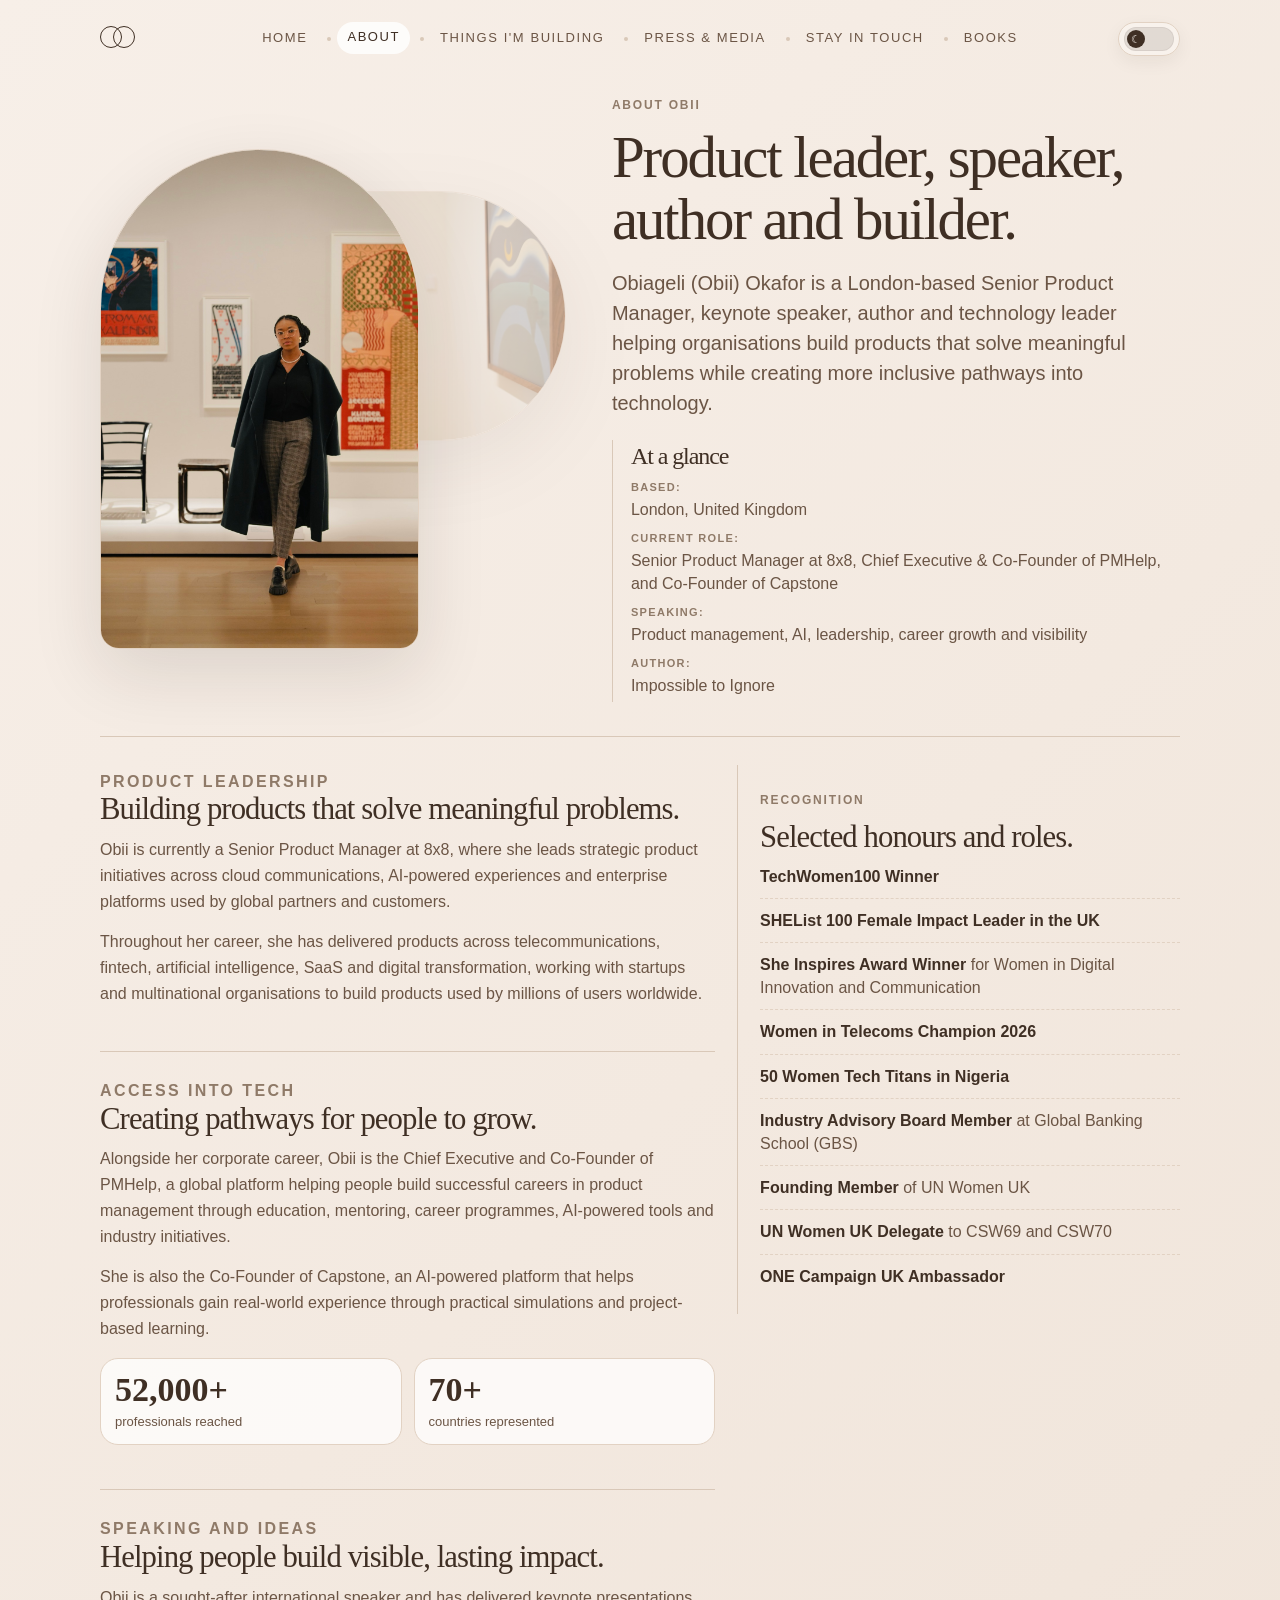
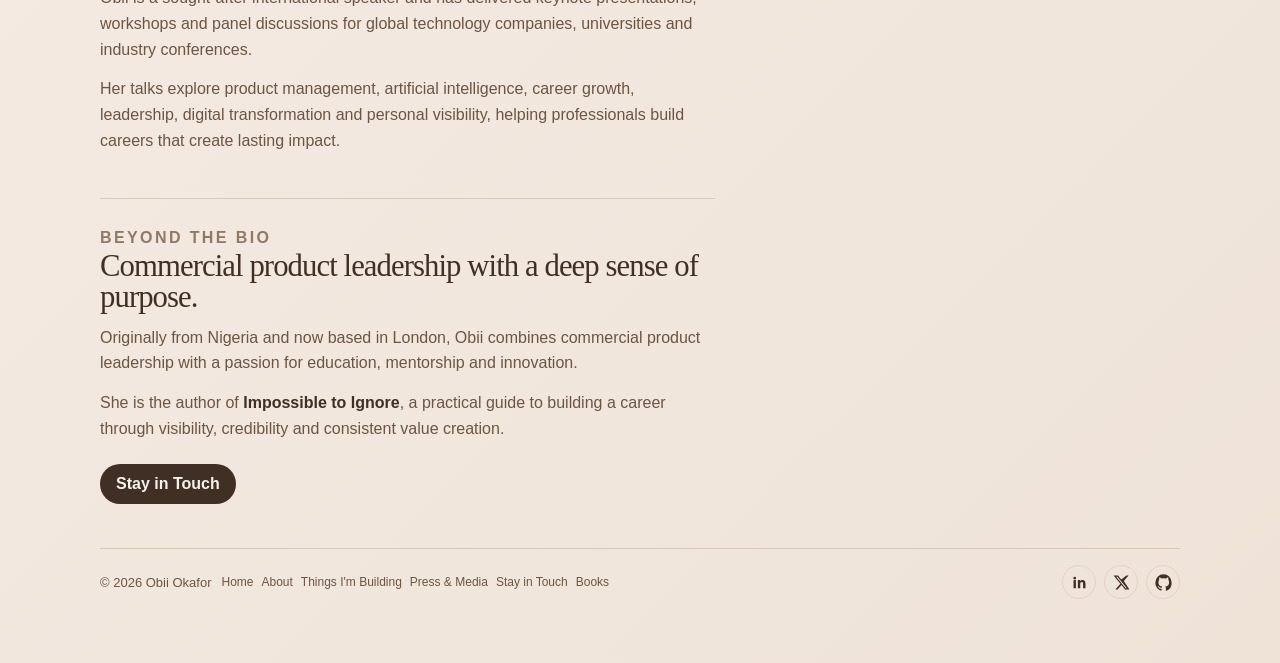
==== commit 11dcfc79: "Implement production SEO structure" ====
--- a/about.html
+++ b/about.html
@@ -4,6 +4,25 @@
     <meta charset="UTF-8" />
     <meta name="viewport" content="width=device-width, initial-scale=1.0" />
     <title>About | Obii Okafor</title>
+    <meta name="description" content="Learn more about Obii Okafor, a London-based product leader, speaker, author and community builder." />
+    <link rel="canonical" href="https://obiiokafor.com/about" />
+    <link rel="icon" href="/assets/brand/favicon.svg" type="image/svg+xml" />
+    <link rel="manifest" href="/site.webmanifest" />
+    <meta name="application-name" content="Obii Okafor" />
+    <meta name="theme-color" content="#efe8df" media="(prefers-color-scheme: light)" />
+    <meta name="theme-color" content="#2d1d16" media="(prefers-color-scheme: dark)" />
+    <meta property="og:type" content="profile" />
+    <meta property="og:site_name" content="Obii Okafor" />
+    <meta property="og:title" content="About | Obii Okafor" />
+    <meta property="og:description" content="London-based product leader, speaker, author and community builder creating more inclusive pathways into technology." />
+    <meta property="og:url" content="https://obiiokafor.com/about" />
+    <meta property="og:image" content="https://obiiokafor.com/assets/brand/og-image.jpg" />
+    <meta property="og:image:width" content="1200" />
+    <meta property="og:image:height" content="630" />
+    <meta name="twitter:card" content="summary_large_image" />
+    <meta name="twitter:title" content="About | Obii Okafor" />
+    <meta name="twitter:description" content="London-based product leader, speaker, author and community builder." />
+    <meta name="twitter:image" content="https://obiiokafor.com/assets/brand/og-image.jpg" />
     <link rel="stylesheet" href="./site-ui.css" />
     <style>
       * { box-sizing: border-box; }
@@ -69,6 +88,7 @@
       }
       .photo-card {
         overflow: hidden;
+        margin: 0;
         border: 1px solid var(--border);
         background: var(--surface);
         box-shadow: 0 24px 70px rgba(38, 26, 18, 0.12);
@@ -563,9 +583,92 @@
         }
       }
     </style>
+
+    <!-- SEO structured data -->
+    <script type="application/ld+json">
+    {
+      "@context": "https://schema.org",
+      "@graph": [
+        {
+          "@type": "Person",
+          "@id": "https://obiiokafor.com/#person",
+          "name": "Obiageli Okafor",
+          "alternateName": [
+            "Obii Okafor",
+            "Obii"
+          ],
+          "url": "https://obiiokafor.com/",
+          "image": "https://obiiokafor.com/assets/about-profile-square.jpg",
+          "jobTitle": "Senior Product Manager",
+          "description": "Obiageli Okafor is a London-based Senior Product Manager, product leader, product management speaker, author and technology leader.",
+          "worksFor": {
+            "@type": "Organization",
+            "name": "8x8",
+            "url": "https://www.8x8.com/"
+          },
+          "founder": [
+            {
+              "@id": "https://www.pmhelp.co/#organization"
+            },
+            {
+              "@type": "Organization",
+              "name": "Capstone",
+              "url": "https://www.usecapstone.com/"
+            }
+          ],
+          "sameAs": [
+            "https://www.linkedin.com/in/obiageli-okafor",
+            "https://x.com/obiiokafor1",
+            "https://github.com/ObiiOkafor"
+          ],
+          "knowsAbout": [
+            "Product Management",
+            "Product Leadership",
+            "Artificial Intelligence",
+            "AI",
+            "Cloud Communications",
+            "Enterprise Platforms",
+            "Digital Transformation",
+            "Career Growth",
+            "Leadership",
+            "PMHelp",
+            "Capstone",
+            "Usecapstone"
+          ],
+          "award": [
+            "TechWomen100 Winner",
+            "SHEList 100 Female Impact Leader in the UK",
+            "She Inspires Award Winner for Women in Digital Innovation and Communication",
+            "Women in Telecoms Champion 2026",
+            "50 Women Tech Titans in Nigeria"
+          ]
+        },
+        {
+          "@context": "https://schema.org",
+          "@type": "BreadcrumbList",
+          "itemListElement": [
+            {
+              "@type": "ListItem",
+              "position": 1,
+              "name": "Home",
+              "item": "https://obiiokafor.com/"
+            },
+            {
+              "@type": "ListItem",
+              "position": 2,
+              "name": "About",
+              "item": "https://obiiokafor.com/about"
+            }
+          ]
+        }
+      ]
+    }
+    </script>
+    <!-- /SEO structured data -->
   </head>
   <body data-page="about" data-about-variant="editorial">
-    <div class="site-shell">
+
+    <a class="skip-link" href="#main-content">Skip to content</a><div class="site-shell">
       <header class="site-header">
         <a class="brand" href="./index.html" aria-label="Obii Okafor home">
           <span class="brand-mark" aria-hidden="true"><span></span><span></span></span>
@@ -586,7 +689,7 @@
       </header>
     </div>
 
-    <main class="about-main">
+    <main id="main-content" class="about-main">
       <section class="about-hero">
         <div class="about-hero-copy">
           <p class="eyebrow">About Obii</p>
--- a/site-ui.css
+++ b/site-ui.css
@@ -45,6 +45,31 @@
   color: var(--text);
 }
 
+.skip-link {
+  position: absolute;
+  top: 12px;
+  left: 16px;
+  z-index: 10000;
+  transform: translateY(-160%);
+  border-radius: 999px;
+  background: var(--button-bg);
+  color: var(--button-text);
+  padding: 10px 14px;
+  text-decoration: none;
+  font-size: 14px;
+  font-weight: 700;
+  transition: transform 160ms ease;
+}
+
+.skip-link:focus {
+  transform: translateY(0);
+}
+
+:focus-visible {
+  outline: 2px solid #b98324;
+  outline-offset: 3px;
+}
+
 .site-shell {
   max-width: 1120px;
   margin: 0 auto;
